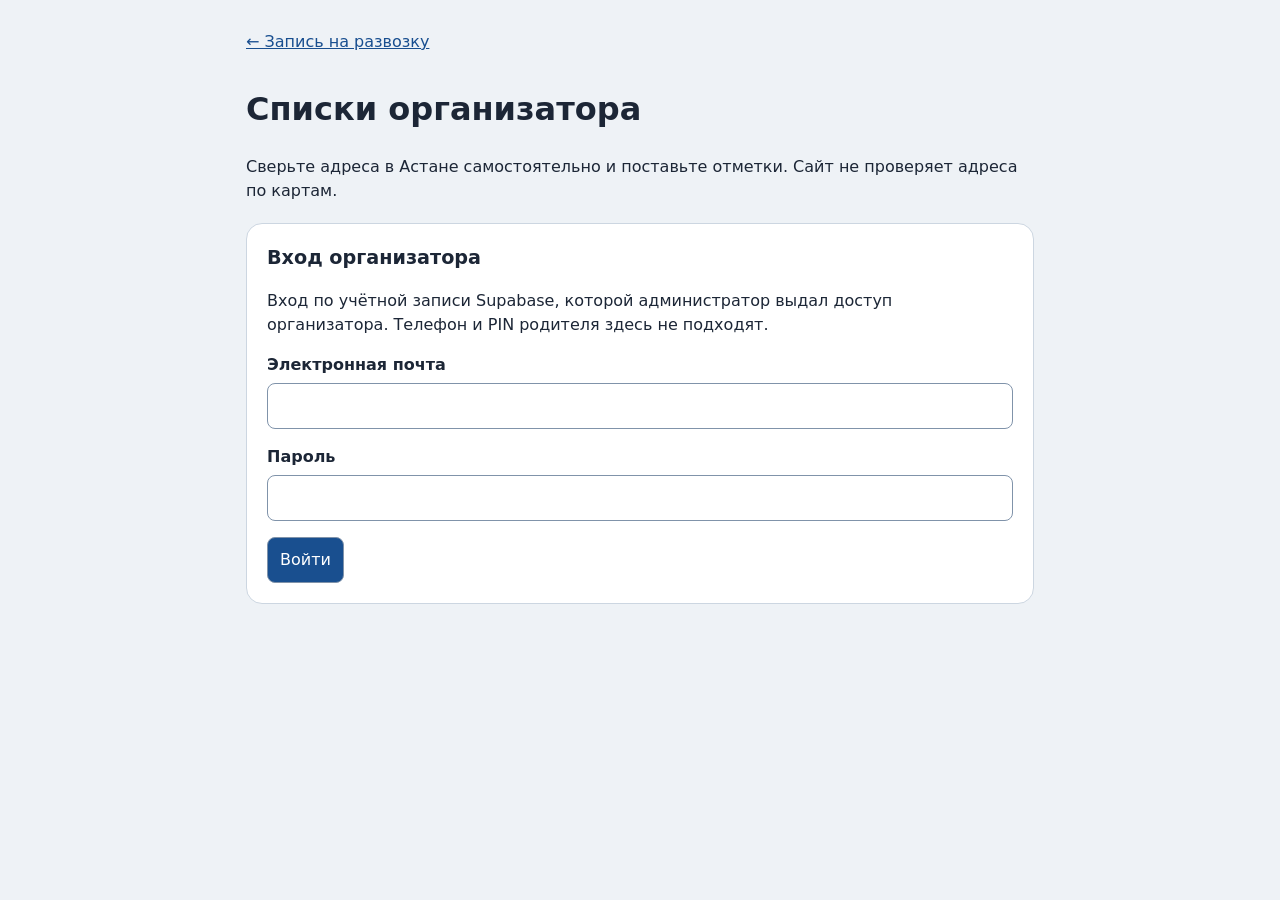
==== public/organizer.html @ afbc5c67 "feat: add organizer lists, address review and XLSX export" ====
<!doctype html>
<html lang="ru">
<head>
  <meta charset="UTF-8">
  <meta name="viewport" content="width=device-width, initial-scale=1">
  <title>Списки организатора — Развозка</title>
  <link rel="stylesheet" href="organizer.css">
  <script src="config.js" defer></script>
  <script src="xlsx.js" defer></script>
  <script src="organizer.js" defer></script>
</head>
<body>
  <main>
    <a href="index.html">← Запись на развозку</a>
    <h1>Списки организатора</h1>
    <p>Сверьте адреса в Астане самостоятельно и поставьте отметки. Сайт не проверяет адреса по картам.</p>
    <section class="panel" id="login-panel" aria-labelledby="login-title">
      <h2 id="login-title">Вход организатора</h2>
      <p>Вход по учётной записи Supabase, которой администратор выдал доступ организатора. Телефон и PIN родителя здесь не подходят.</p>
      <form id="login-form">
        <label for="email">Электронная почта</label>
        <input id="email" type="email" autocomplete="username" required>
        <label for="password">Пароль</label>
        <input id="password" type="password" autocomplete="current-password" required>
        <button type="submit" id="login-button">Войти</button>
      </form>
    </section>
    <p id="message" role="status" aria-live="polite"></p>
    <section class="panel" id="workspace" aria-labelledby="list-title" hidden>
      <div class="actions">
        <h2 id="list-title">Готовый список</h2>
        <button type="button" id="logout">Выйти</button>
      </div>
      <p>В списке все записи на выбранную дату, включая рейсы с открытой записью. Пока запись открыта, список может измениться.</p>
      <form id="filters">
        <label for="trip-date">Дата поездки</label>
        <input id="trip-date" type="date" required>
        <label for="direction">Направление</label>
        <select id="direction">
          <option value="">Все направления</option>
          <option value="fri">Щучинск → Астана</option>
          <option value="sun">Астана → Щучинск</option>
        </select>
        <label for="transport">Транспорт</label>
        <select id="transport">
          <option value="">Весь транспорт</option>
          <option value="car">Машина</option>
          <option value="train">Электричка</option>
        </select>
        <button type="submit" id="load">Показать список</button>
      </form>
      <p>Отметки сохраняются только в этом браузере. Очистка данных браузера удалит их. После обновления страницы нужно войти заново.</p>
      <p id="storage-warning" role="alert" hidden>Отметки не сохранятся: локальное хранилище недоступно или повреждено.</p>
      <div class="actions">
        <p id="count" aria-live="polite"></p>
        <button type="button" id="export">Выгрузить для Excel</button>
      </div>
      <p>Выгружается показанный список в XLSX. Изменения в файле не обновляют сайт. Храните файл со списком в месте с ограниченным доступом.</p>
      <ol id="records"></ol>
    </section>
  </main>
</body>
</html>
---- public/organizer.css ----
:root {
  font-family: system-ui, -apple-system, "Segoe UI", sans-serif;
  line-height: 1.5;
  color: #1c2636;
  background: #eef2f6;
  color-scheme: light;
}
* { box-sizing: border-box; }
body { margin: 0; }
main { max-width: 820px; margin: auto; padding: 20px 16px 48px; }
h1 { font-size: clamp(1.5rem, 5vw, 2rem); }
h2 { font-size: 1.2rem; margin: 0; }
a { color: #184e8f; display: inline-flex; align-items: center; min-height: 44px; }
.panel { padding: 20px; margin-top: 20px; border: 1px solid #ccd6e1; border-radius: 16px; background: #fff; }
label { display: block; font-weight: 600; margin: 16px 0 6px; }
button, input, select {
  font: inherit;
  min-height: 44px;
  min-width: 44px;
  max-width: 100%;
  border: 1px solid #8093aa;
  border-radius: 8px;
  padding: 10px 12px;
}
input, select { width: 100%; background: #fff; color: #1c2636; }
button { margin-top: 16px; background: #194f8f; color: #fff; cursor: pointer; white-space: normal; }
button:hover { background: #103c70; }
button:disabled { opacity: .6; cursor: wait; }
:focus-visible { outline: 3px solid #b45d00; outline-offset: 3px; }
.actions { display: flex; flex-wrap: wrap; align-items: center; justify-content: space-between; gap: 12px; }
.actions button { margin-top: 0; }
#records { list-style: none; padding: 0; }
.record { margin: 16px 0 0; padding: 16px; border: 1px solid #ccd6e1; border-radius: 12px; }
.record h3 { margin: 0; font-size: 1.05rem; }
.record p { margin: 8px 0; }
.record-address { font-weight: 600; white-space: pre-wrap; }
.status-checked { border-left: 5px solid #237143; }
.status-missing { border-left: 5px solid #ad2929; }
#message, #storage-warning { font-weight: 600; }
#storage-warning { color: #8a3800; }
p, h1, h2, h3, a, li { overflow-wrap: anywhere; }
[hidden] { display: none !important; }
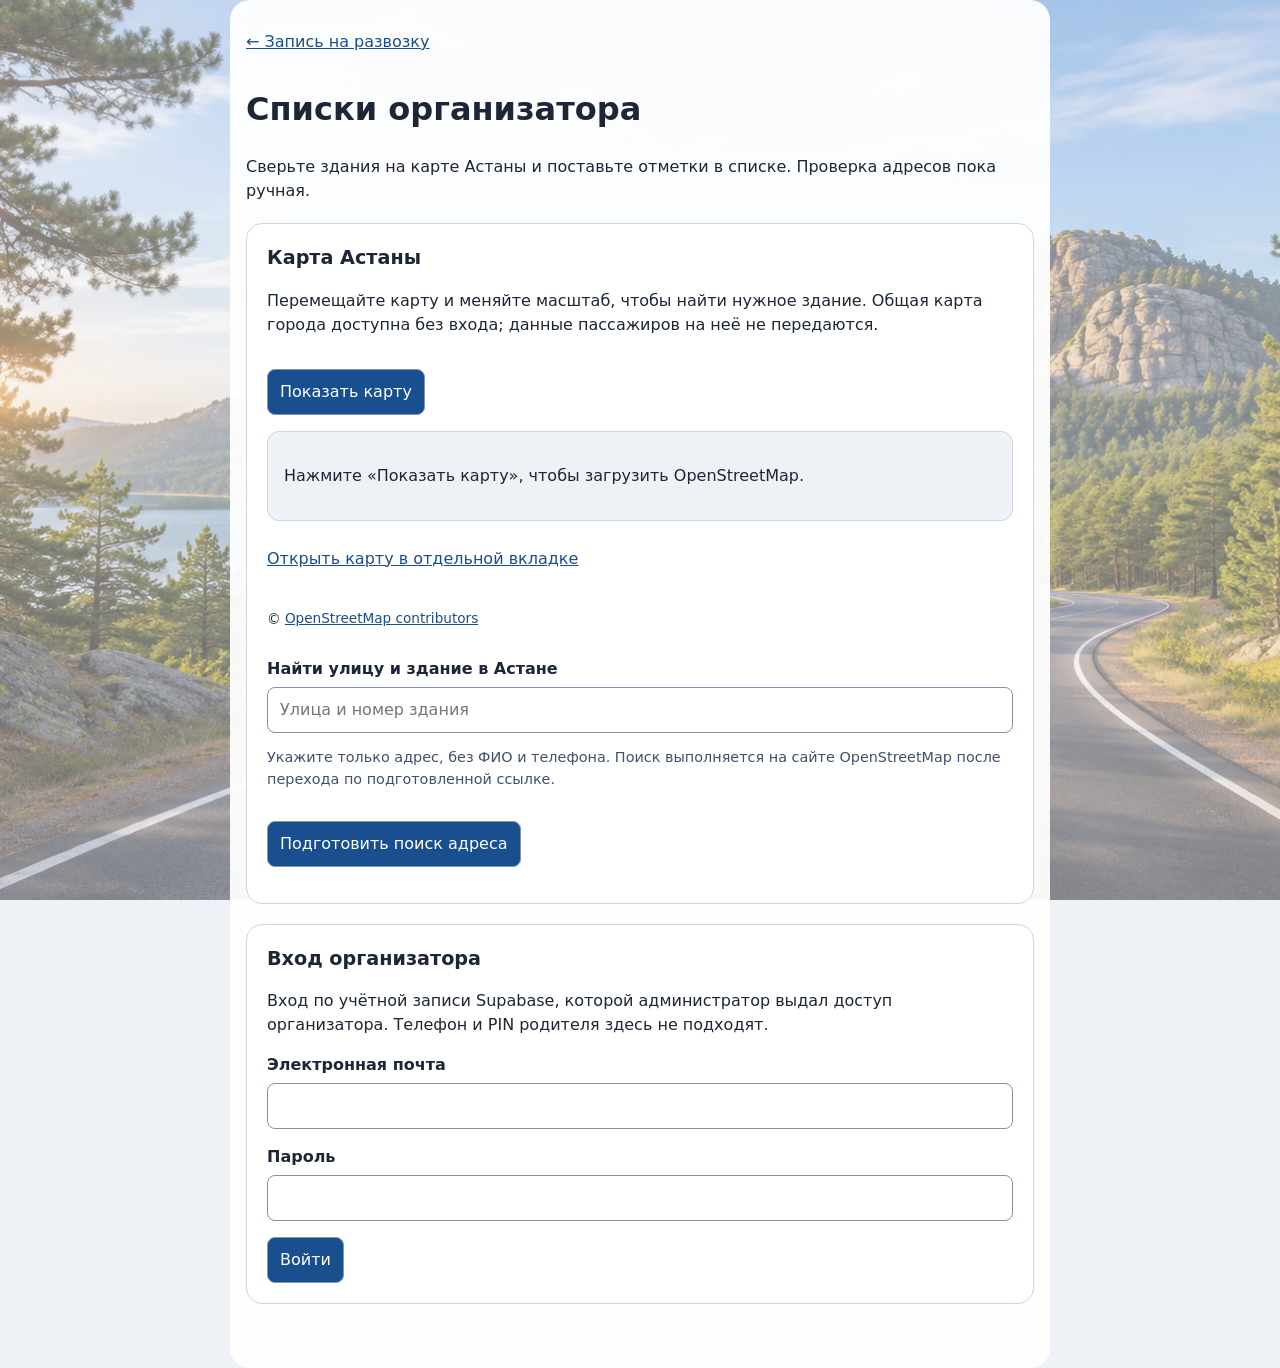
==== commit 310447f2: "feat: add Astana OpenStreetMap support to organizer page" ====
--- a/public/organizer.html
+++ b/public/organizer.html
@@ -7,13 +7,32 @@
   <link rel="stylesheet" href="organizer.css">
   <script src="config.js" defer></script>
   <script src="xlsx.js" defer></script>
+  <script src="map-support.js" defer></script>
   <script src="organizer.js" defer></script>
 </head>
 <body>
   <main>
     <a href="index.html">← Запись на развозку</a>
     <h1>Списки организатора</h1>
-    <p>Сверьте адреса в Астане самостоятельно и поставьте отметки. Сайт не проверяет адреса по картам.</p>
+    <p>Сверьте здания на карте Астаны и поставьте отметки в списке. Проверка адресов пока ручная.</p>
+    <section class="panel map-panel" aria-labelledby="map-title">
+      <h2 id="map-title">Карта Астаны</h2>
+      <p>Перемещайте карту и меняйте масштаб, чтобы найти нужное здание. Общая карта города доступна без входа; данные пассажиров на неё не передаются.</p>
+      <button type="button" id="map-load">Показать карту</button>
+      <div id="astana-map"><p>Нажмите «Показать карту», чтобы загрузить OpenStreetMap.</p></div>
+      <p id="map-status" role="status" aria-live="polite"></p>
+      <p><a href="https://www.openstreetmap.org/#map=12/51.16/71.43" target="_blank" rel="noopener">Открыть карту в отдельной вкладке</a></p>
+      <p class="map-credit">© <a href="https://www.openstreetmap.org/copyright" target="_blank" rel="noopener">OpenStreetMap contributors</a></p>
+      <form id="map-search-form">
+        <label for="map-address">Найти улицу и здание в Астане</label>
+        <input id="map-address" type="search" maxlength="160" autocomplete="off" placeholder="Улица и номер здания" required aria-describedby="map-search-note">
+        <p id="map-search-note">Укажите только адрес, без ФИО и телефона. Поиск выполняется на сайте OpenStreetMap после перехода по подготовленной ссылке.</p>
+        <button type="submit">Подготовить поиск адреса</button>
+        <p id="map-search-status" role="status" aria-live="polite"></p>
+        <a id="map-search-result" target="_blank" rel="noopener" hidden>Открыть результаты в OpenStreetMap ↗</a>
+      </form>
+      <noscript><p>Включите JavaScript для встроенной карты или откройте карту по ссылке выше.</p></noscript>
+    </section>
     <section class="panel" id="login-panel" aria-labelledby="login-title">
       <h2 id="login-title">Вход организатора</h2>
       <p>Вход по учётной записи Supabase, которой администратор выдал доступ организатора. Телефон и PIN родителя здесь не подходят.</p>
--- a/public/organizer.css
+++ b/public/organizer.css
@@ -40,3 +40,31 @@
 #storage-warning { color: #8a3800; }
 p, h1, h2, h3, a, li { overflow-wrap: anywhere; }
 [hidden] { display: none !important; }
+
+/* Decorative local asset, shared with the parent page. */
+body {
+  min-height: 100vh;
+  background-image: linear-gradient(rgb(238 242 246 / 42%), rgb(238 242 246 / 42%)), url("assets/burabay-road.png");
+  background-size: cover;
+  background-position: center;
+  background-repeat: no-repeat;
+  background-attachment: fixed;
+}
+main {
+  background: rgb(255 255 255 / 94%);
+  border-radius: 20px;
+}
+
+#astana-map {
+  width: 100%;
+  margin-top: 16px;
+  border: 1px solid #ccd6e1;
+  border-radius: 12px;
+  overflow: hidden;
+  background: #eef2f6;
+}
+#astana-map > p { padding: 16px; }
+#astana-map iframe { display: block; width: 100%; height: 400px; border: 0; }
+.map-credit { margin: 4px 0; font-size: .85rem; }
+.map-panel { min-width: 0; }
+#map-search-note { font-size: .9rem; color: #40516b; }
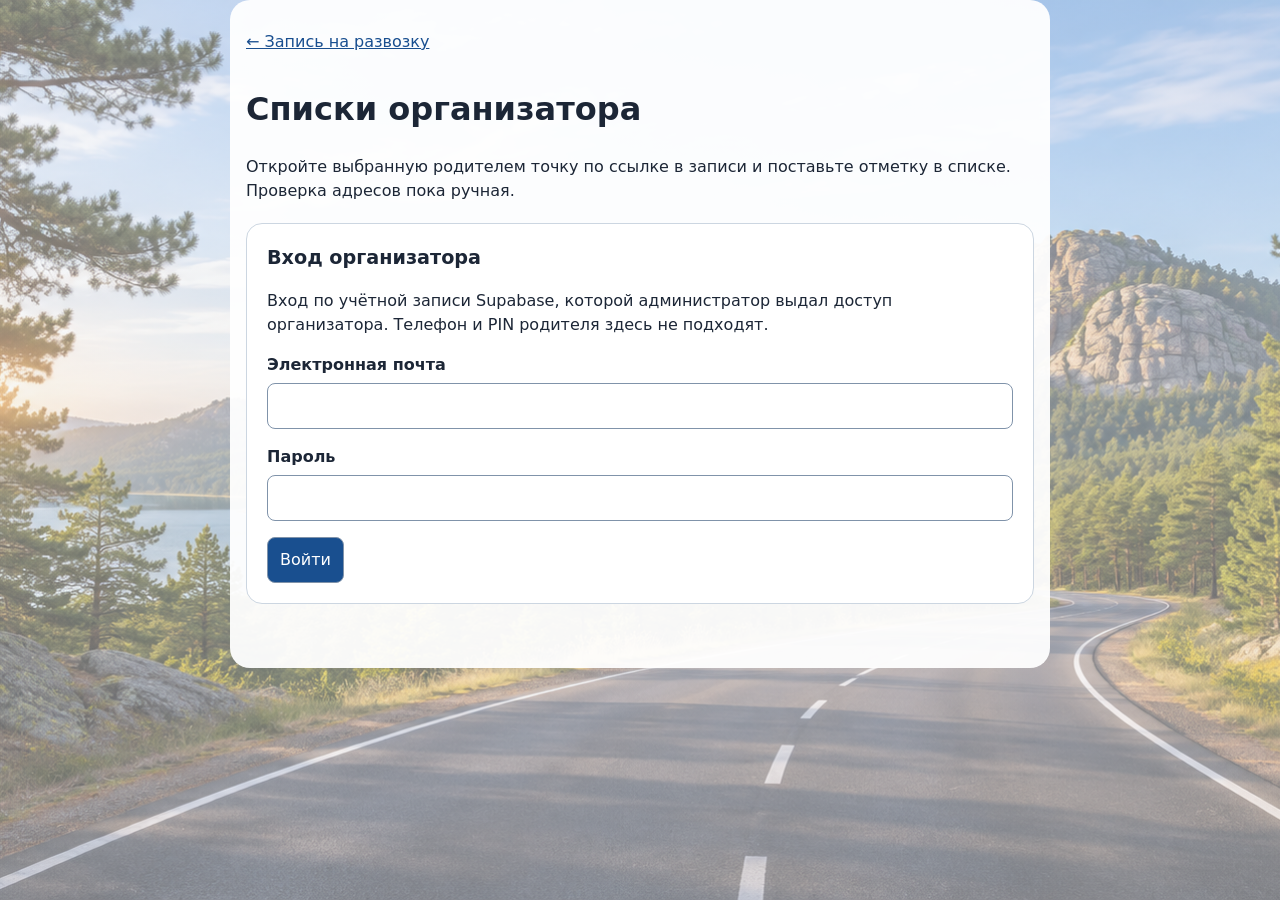
==== commit f8581617: "Убрать общую карту из кабинета организатора" ====
--- a/public/organizer.html
+++ b/public/organizer.html
@@ -7,32 +7,14 @@
   <link rel="stylesheet" href="organizer.css">
   <script src="config.js" defer></script>
   <script src="xlsx.js" defer></script>
-  <script src="map-support.js" defer></script>
+  <script src="location-picker.js" defer></script>
   <script src="organizer.js" defer></script>
 </head>
 <body>
   <main>
     <a href="index.html">← Запись на развозку</a>
     <h1>Списки организатора</h1>
-    <p>Сверьте здания на карте Астаны и поставьте отметки в списке. Проверка адресов пока ручная.</p>
-    <section class="panel map-panel" aria-labelledby="map-title">
-      <h2 id="map-title">Карта Астаны</h2>
-      <p>Перемещайте карту и меняйте масштаб, чтобы найти нужное здание. Общая карта города доступна без входа; данные пассажиров на неё не передаются.</p>
-      <button type="button" id="map-load">Показать карту</button>
-      <div id="astana-map"><p>Нажмите «Показать карту», чтобы загрузить OpenStreetMap.</p></div>
-      <p id="map-status" role="status" aria-live="polite"></p>
-      <p><a href="https://www.openstreetmap.org/#map=12/51.16/71.43" target="_blank" rel="noopener">Открыть карту в отдельной вкладке</a></p>
-      <p class="map-credit">© <a href="https://www.openstreetmap.org/copyright" target="_blank" rel="noopener">OpenStreetMap contributors</a></p>
-      <form id="map-search-form">
-        <label for="map-address">Найти улицу и здание в Астане</label>
-        <input id="map-address" type="search" maxlength="160" autocomplete="off" placeholder="Улица и номер здания" required aria-describedby="map-search-note">
-        <p id="map-search-note">Укажите только адрес, без ФИО и телефона. Поиск выполняется на сайте OpenStreetMap после перехода по подготовленной ссылке.</p>
-        <button type="submit">Подготовить поиск адреса</button>
-        <p id="map-search-status" role="status" aria-live="polite"></p>
-        <a id="map-search-result" target="_blank" rel="noopener" hidden>Открыть результаты в OpenStreetMap ↗</a>
-      </form>
-      <noscript><p>Включите JavaScript для встроенной карты или откройте карту по ссылке выше.</p></noscript>
-    </section>
+    <p>Откройте выбранную родителем точку по ссылке в записи и поставьте отметку в списке. Проверка адресов пока ручная.</p>
     <section class="panel" id="login-panel" aria-labelledby="login-title">
       <h2 id="login-title">Вход организатора</h2>
       <p>Вход по учётной записи Supabase, которой администратор выдал доступ организатора. Телефон и PIN родителя здесь не подходят.</p>
@@ -60,12 +42,6 @@
           <option value="fri">Щучинск → Астана</option>
           <option value="sun">Астана → Щучинск</option>
         </select>
-        <label for="transport">Транспорт</label>
-        <select id="transport">
-          <option value="">Весь транспорт</option>
-          <option value="car">Машина</option>
-          <option value="train">Электричка</option>
-        </select>
         <button type="submit" id="load">Показать список</button>
       </form>
       <p>Отметки сохраняются только в этом браузере. Очистка данных браузера удалит их. После обновления страницы нужно войти заново.</p>
--- a/public/organizer.css
+++ b/public/organizer.css
@@ -54,17 +54,3 @@
   background: rgb(255 255 255 / 94%);
   border-radius: 20px;
 }
-
-#astana-map {
-  width: 100%;
-  margin-top: 16px;
-  border: 1px solid #ccd6e1;
-  border-radius: 12px;
-  overflow: hidden;
-  background: #eef2f6;
-}
-#astana-map > p { padding: 16px; }
-#astana-map iframe { display: block; width: 100%; height: 400px; border: 0; }
-.map-credit { margin: 4px 0; font-size: .85rem; }
-.map-panel { min-width: 0; }
-#map-search-note { font-size: .9rem; color: #40516b; }
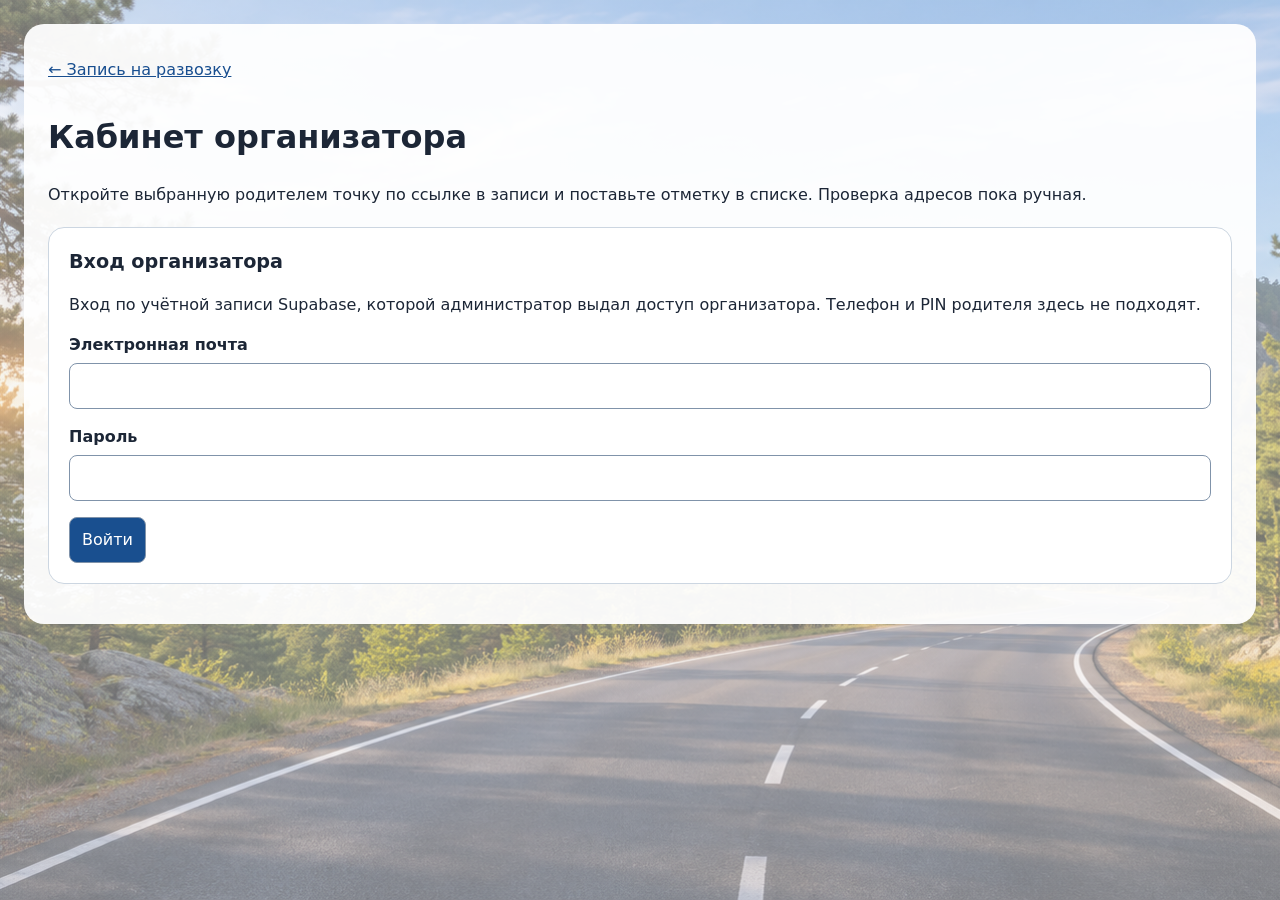
==== commit dc06f090: "Разделить кабинет организатора и добавить настройку дедлайна" ====
--- a/public/organizer.html
+++ b/public/organizer.html
@@ -8,12 +8,27 @@
   <script src="config.js" defer></script>
   <script src="xlsx.js" defer></script>
   <script src="location-picker.js" defer></script>
+  <script src="trip-catalog.js" defer></script>
+  <script src="catalog-admin.js" defer></script>
+  <script src="dispatch.js" defer></script>
+  <script src="organizer-navigation.js" defer></script>
+  <script src="deadline-ui.js" defer></script>
   <script src="organizer.js" defer></script>
 </head>
 <body>
+ <div class="organizer-shell">
+  <aside class="organizer-sidebar" id="organizer-sidebar" hidden>
+   <div class="organizer-brand"><img src="assets/bil.webp" alt="" width="60" height="44"><div><strong>BURABAY IT BIL</strong><small>Кабинет организатора</small></div></div>
+   <nav class="organizer-nav" aria-label="Разделы кабинета">
+    <a href="#lists" data-organizer-route="lists" aria-controls="lists-panel">Готовые списки</a>
+    <a href="#schedule" data-organizer-route="schedule" aria-controls="schedule-panel">Адреса и время</a>
+    <a href="#drivers" data-organizer-route="drivers" aria-controls="drivers-panel">Водители</a>
+   </nav>
+   <a href="index.html">← Страница родителей</a>
+  </aside>
   <main>
     <a href="index.html">← Запись на развозку</a>
-    <h1>Списки организатора</h1>
+    <h1>Кабинет организатора</h1>
     <p>Откройте выбранную родителем точку по ссылке в записи и поставьте отметку в списке. Проверка адресов пока ручная.</p>
     <section class="panel" id="login-panel" aria-labelledby="login-title">
       <h2 id="login-title">Вход организатора</h2>
@@ -27,11 +42,15 @@
       </form>
     </section>
     <p id="message" role="status" aria-live="polite"></p>
-    <section class="panel" id="workspace" aria-labelledby="list-title" hidden>
+    <section class="panel" id="workspace" aria-labelledby="workspace-title" hidden>
       <div class="actions">
-        <h2 id="list-title">Готовый список</h2>
+        <h2 id="workspace-title">Управление развозкой</h2>
         <button type="button" id="logout">Выйти</button>
       </div>
+      <p id="dispatch-message" role="status" aria-live="polite"></p>
+      <section id="lists-panel" data-organizer-panel="lists" aria-labelledby="list-title">
+      <h2 id="list-title" tabindex="-1">Готовые списки</h2>
+      <p>Выберите дату и направление, проверьте записи, сформируйте группы и выгрузите список для Excel.</p>
       <p>В списке все записи на выбранную дату, включая рейсы с открытой записью. Пока запись открыта, список может измениться.</p>
       <form id="filters">
         <label for="trip-date">Дата поездки</label>
@@ -52,7 +71,53 @@
       </div>
       <p>Выгружается показанный список в XLSX. Изменения в файле не обновляют сайт. Храните файл со списком в месте с ограниченным доступом.</p>
       <ol id="records"></ol>
+      <section class="panel" aria-labelledby="dispatch-title">
+       <h3 id="dispatch-title">Формирование и публикация групп</h3>
+       <button type="button" id="dispatch-refresh">Обновить водителей и записи для группировки</button>
+       <p>Сначала обновите основной список на нужную дату. Выберите записи одного рейса после дедлайна. Проверьте здания и ближайшие улицы вручную; автоматического определения улиц нет. Не больше 7 детей и 4 улиц, расстояние между зданиями — до 1 500 м. Для общей точки укажите её координаты. Число улиц и расстояние не заменяют проверки соседства.</p>
+       <form id="group-form"><ol id="dispatch-records"></ol><label for="group-driver">Водитель новой группы</label><select id="group-driver" required></select><button type="submit">Создать группу с водителем</button></form>
+       <p>Публикация действует для всего рейса: все актуальные записи должны быть распределены. После изменений расформируйте устаревшие группы и соберите заново. Родитель увидит имя, телефон и Kaspi только после публикации.</p>
+       <ul id="dispatch-groups"></ul>
+      </section>
+      </section>
+      <section id="schedule-panel" data-organizer-panel="schedule" aria-labelledby="schedule-title">
+       <h2 id="schedule-title" tabindex="-1">Адреса и время</h2>
+      <section id="catalog-admin" class="panel" aria-labelledby="catalog-title" hidden>
+        <h2 id="catalog-title">Общие точки и время выезда</h2>
+        <p>Новые варианты доступны всем родителям после обновления формы. Время добавляется для всех дат выбранного направления, по Астане. Дедлайн — за 24 часа до выезда.</p>
+        <form id="point-form">
+          <h3>Добавить общую точку</h3>
+          <label for="point-city">Город доставки</label><select id="point-city"><option value="astana">Астана</option><option value="shchuchinsk">Щучинск</option></select>
+          <label for="point-address">Адрес общей точки</label><input id="point-address" minlength="5" maxlength="200" required autocomplete="off">
+          <p>Укажите улицу, здание и при необходимости название места. Проверьте адрес перед добавлением. Цена общей точки — 5 500 ₸.</p>
+          <button id="point-add" type="submit">Добавить точку</button>
+        </form>
+        <ul id="catalog-points"></ul>
+        <form id="departure-form">
+          <h3>Добавить время выезда</h3>
+          <label for="departure-dir">Маршрут</label><select id="departure-dir"><option value="fri">Щучинск → Астана</option><option value="sun">Астана → Щучинск</option></select>
+          <label for="departure-time">Время по Астане</label><input id="departure-time" type="time" step="60" required>
+          <button id="departure-add" type="submit">Добавить время</button>
+        </form>
+        <ul id="catalog-times"></ul>
+        <button id="catalog-reload" type="button">Обновить варианты</button>
+        <form id="point-edit-form"><h3>Изменить адрес общей точки</h3><label for="point-edit-id">Общая точка</label><select id="point-edit-id" required></select><label for="point-edit-address">Новый адрес</label><input id="point-edit-address" required minlength="5" maxlength="200"><p>Обновится вариант для новых записей. В существующих записях сохранится прежний адрес; при необходимости измените их в «Готовых списках».</p><button type="submit">Сохранить адрес</button></form>
+        <form id="deadline-form"><h3>Дедлайн конкретного рейса</h3><label for="deadline-date">Дата поездки</label><input id="deadline-date" type="date" required><label for="deadline-dir">Маршрут</label><select id="deadline-dir"><option value="fri">Щучинск → Астана</option><option value="sun">Астана → Щучинск</option></select><label for="deadline-time">Время выезда из расписания</label><input id="deadline-time" type="time" step="60" required><label for="deadline-value">Закрыть запись — дата и время по Астане</label><input id="deadline-value" type="datetime-local" step="60" required><p>По умолчанию — за 24 часа. Новый дедлайн действует только для указанного рейса и не может быть позже выезда.</p><button type="submit">Сохранить дедлайн</button></form><p id="deadline-message" role="status" aria-live="polite"></p>
+        <p id="catalog-message" role="status" aria-live="polite"></p>
+      </section>
+      </section>
+      <section id="drivers-panel" data-organizer-panel="drivers" aria-labelledby="drivers-title">
+       <h2 id="drivers-title" tabindex="-1">Водители</h2>
+       <p>Добавьте водителей и их реквизиты для оплаты. Назначение водителя группе и публикация доступны в «Готовых списках».</p>
+       <form id="driver-form"><h3>Добавить водителя</h3>
+        <label for="driver-name">Имя</label><input id="driver-name" required minlength="2" maxlength="120">
+        <label for="driver-phone">Телефон: 7 и 10 цифр</label><input id="driver-phone" type="tel" required pattern="7[0-9]{10}">
+        <label for="driver-kaspi">Номер Kaspi для оплаты</label><input id="driver-kaspi" inputmode="numeric" required pattern="[0-9]{10,20}">
+        <button type="submit">Добавить водителя</button>
+       </form><ul id="dispatch-drivers"></ul>
+      </section>
     </section>
   </main>
+ </div>
 </body>
 </html>
--- a/public/organizer.css
+++ b/public/organizer.css
@@ -54,3 +54,30 @@
   background: rgb(255 255 255 / 94%);
   border-radius: 20px;
 }
+
+.organizer-shell{max-width:1280px;margin:auto;padding:24px;display:flex;align-items:flex-start;gap:24px}
+.organizer-shell main{flex:1;min-width:0;margin:0;max-width:none;padding:24px}
+.organizer-sidebar{position:sticky;top:24px;flex:0 0 250px;padding:24px 18px;background:#102f38;color:#eff8f7;border-radius:20px;display:flex;flex-direction:column;gap:28px}
+.organizer-brand{display:flex;gap:10px;align-items:center}
+.organizer-brand img{object-fit:contain;border-radius:8px;background:#fff;padding:3px;flex:none}
+.organizer-brand strong{font-size:13px;display:block}
+.organizer-brand small{display:block;font-size:12px;color:#b6ced1;margin-top:5px}
+.organizer-nav{display:flex;flex-direction:column;gap:8px}
+.organizer-sidebar a{color:#eff8f7;text-decoration:none;min-height:48px;padding:10px;border-radius:10px}
+.organizer-nav a[aria-current="page"]{background:#edf4e7;color:#153d40;font-weight:700}
+.organizer-sidebar a:hover{outline:1px solid #b6ced1}
+#workspace{margin-top:16px;padding:20px}
+[data-organizer-panel]{margin-top:24px;min-width:0}
+[data-organizer-panel]>h2{font-size:24px}
+#dispatch-records,#dispatch-groups,#dispatch-drivers{padding-left:22px}
+#dispatch-records>li,#dispatch-groups>li,#dispatch-drivers>li{margin:14px 0;padding:12px;border:1px solid #ccd6e1;border-radius:12px}
+#dispatch-message{font-weight:600;overflow-wrap:anywhere}
+@media(max-width:800px){
+ .organizer-shell{display:block;padding:12px}
+ .organizer-shell main{padding:18px 12px}
+ .organizer-sidebar{position:static;padding:18px;margin-bottom:16px;gap:16px}
+ .organizer-nav{flex-direction:row;flex-wrap:wrap;gap:8px}
+ .organizer-nav a{flex:1 1 125px;justify-content:center;text-align:center}
+ #workspace{padding:16px 12px}
+ .panel{padding:16px 12px}
+}
